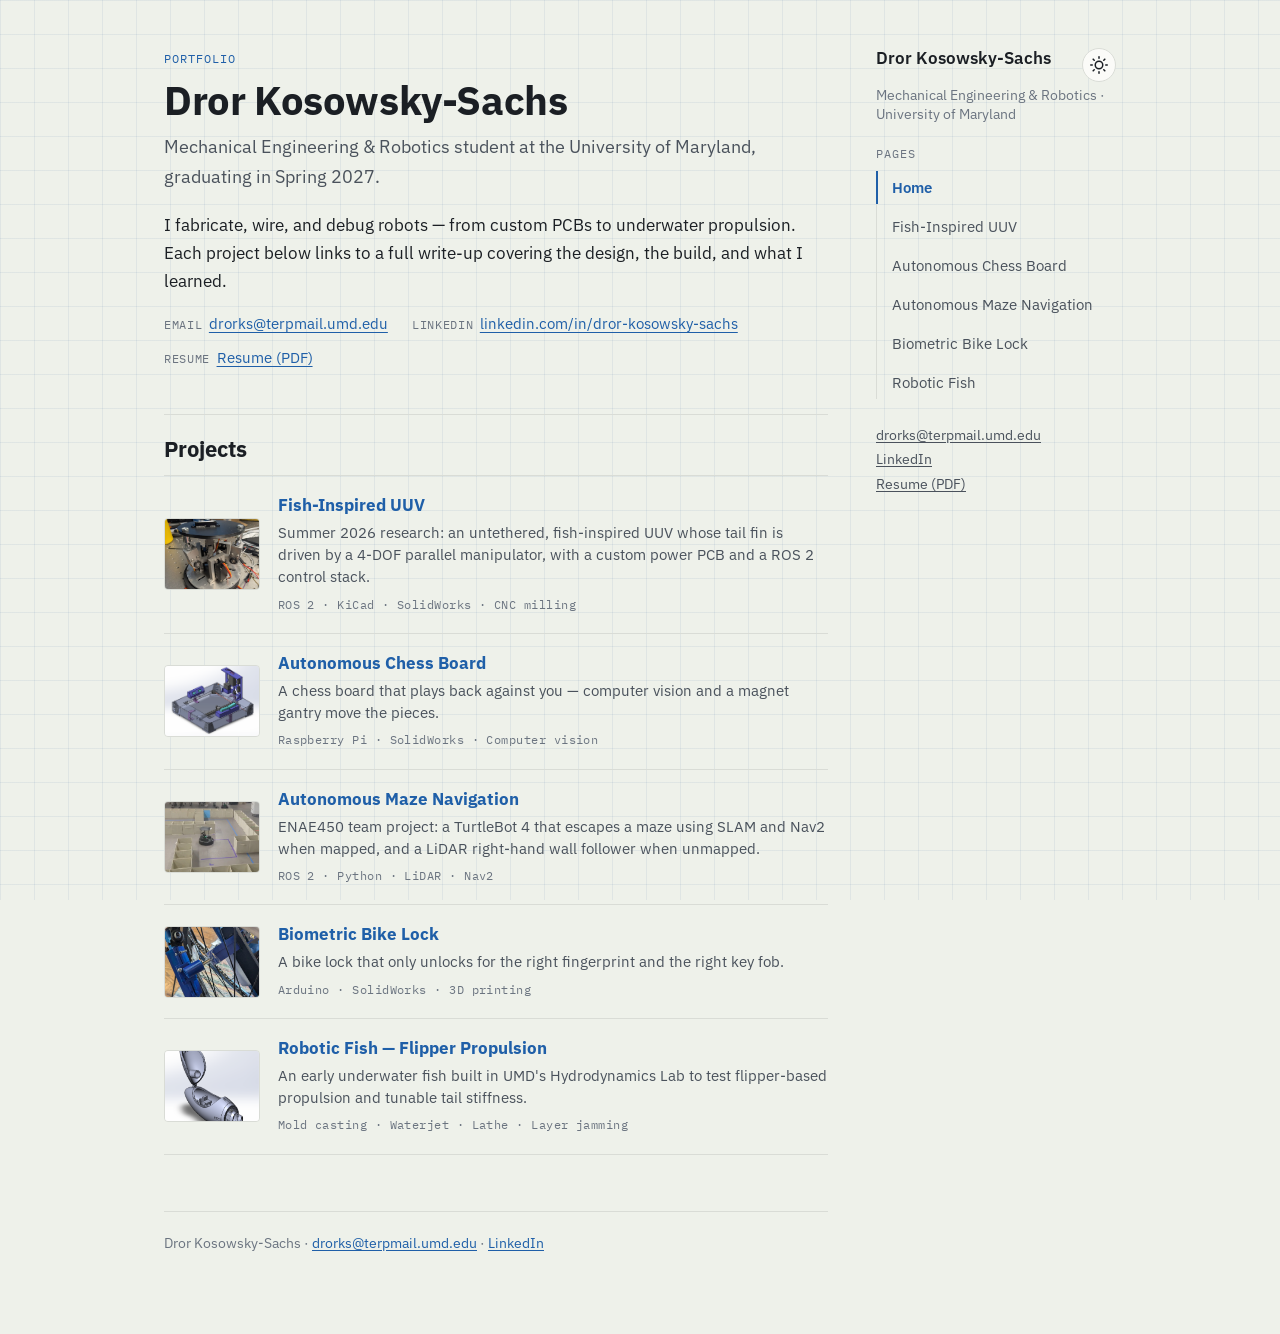
==== index.html @ e6a1a9ae "Build static portfolio site for GitHub Pages Plain HTML/CSS portfolio with one page per project (UUV" ====
<!DOCTYPE html>
<html lang="en">
<head>
<meta charset="utf-8">
<meta name="viewport" content="width=device-width, initial-scale=1">
<title>Dror Kosowsky-Sachs — Mechanical Engineering &amp; Robotics Portfolio</title>
<meta name="description" content="Portfolio of Dror Kosowsky-Sachs, a mechanical engineering and robotics student at the University of Maryland: underwater robotics, ROS 2 autonomy, mechatronics, and fabrication projects.">
<link rel="canonical" href="https://droriks.github.io/">
<meta property="og:type" content="website">
<meta property="og:title" content="Dror Kosowsky-Sachs — Mechanical Engineering &amp; Robotics Portfolio">
<meta property="og:description" content="Fabricating, wiring, and debugging robots — from custom PCBs to underwater propulsion.">
<meta property="og:url" content="https://droriks.github.io/">
<meta property="og:image" content="https://droriks.github.io/images/UUV_air_setup.jpg">
<link rel="preconnect" href="https://fonts.googleapis.com">
<link rel="preconnect" href="https://fonts.gstatic.com" crossorigin>
<link href="https://fonts.googleapis.com/css2?family=IBM+Plex+Mono:wght@400;500&amp;family=IBM+Plex+Sans:wght@400;600&amp;display=swap" rel="stylesheet">
<link rel="stylesheet" href="styles.css">
<script>try{var t=localStorage.getItem("theme");if(t)document.documentElement.setAttribute("data-theme",t)}catch(e){}</script>
<script src="theme.js" defer></script>
<script type="application/ld+json">
{
  "@context": "https://schema.org",
  "@type": "Person",
  "name": "Dror Kosowsky-Sachs",
  "url": "https://droriks.github.io/",
  "email": "mailto:drorks@terpmail.umd.edu",
  "affiliation": { "@type": "CollegeOrUniversity", "name": "University of Maryland" },
  "knowsAbout": ["Mechanical engineering", "Robotics", "ROS 2", "SolidWorks", "KiCad", "CNC machining"],
  "sameAs": ["https://www.linkedin.com/in/dror-kosowsky-sachs/"]
}
</script>
</head>
<body>
<a class="skip-link" href="#main">Skip to content</a>
<div class="page">

  <nav class="site-nav" aria-label="Site">
    <div class="brand-row">
      <a class="brand" href="index.html">Dror Kosowsky-Sachs</a>
      <button class="theme-toggle" id="themeToggle" type="button" aria-label="Toggle light and dark mode" title="Toggle light / dark mode" hidden>
        <svg class="icon-sun" viewBox="0 0 24 24" width="18" height="18" fill="none" stroke="currentColor" stroke-width="2" stroke-linecap="round" aria-hidden="true"><circle cx="12" cy="12" r="5"/><path d="M12 1v2M12 21v2M1 12h2M21 12h2M4.22 4.22l1.42 1.42M18.36 18.36l1.42 1.42M4.22 19.78l1.42-1.42M18.36 5.64l1.42-1.42"/></svg>
        <svg class="icon-moon" viewBox="0 0 24 24" width="18" height="18" aria-hidden="true"><path fill="currentColor" d="M20.7 14.6a8.9 8.9 0 01-11.3-11.3 1 1 0 00-1.3-1.2A10 10 0 1021.9 15.9a1 1 0 00-1.2-1.3z"/></svg>
      </button>
    </div>
    <p class="brand-sub">Mechanical Engineering &amp; Robotics · University of Maryland</p>
    <p class="nav-label">Pages</p>
    <ul>
      <li><a href="index.html" aria-current="page">Home</a></li>
      <li><a href="uuv.html">Fish-Inspired UUV</a></li>
      <li><a href="chess-board.html">Autonomous Chess Board</a></li>
      <li><a href="maze-navigation.html">Autonomous Maze Navigation</a></li>
      <li><a href="bike-lock.html">Biometric Bike Lock</a></li>
      <li><a href="robotic-fish.html">Robotic Fish</a></li>
    </ul>
    <p class="nav-contact">
      <a href="mailto:drorks@terpmail.umd.edu">drorks@terpmail.umd.edu</a><br>
      <a href="https://www.linkedin.com/in/dror-kosowsky-sachs/" rel="noopener">LinkedIn</a><br>
      <a href="images/Resume%20Dror%20Kosowsky-Sachs.pdf">Resume (PDF)</a>
    </p>
  </nav>

  <main id="main">
    <section class="hero" aria-labelledby="name">
      <p class="eyebrow">Portfolio</p>
      <h1 id="name">Dror Kosowsky-Sachs</h1>
      <p class="tagline">Mechanical Engineering &amp; Robotics student at the University of Maryland, graduating in Spring 2027.</p>
      <p>I fabricate, wire, and debug robots — from custom PCBs to underwater propulsion. Each project below links to a full write-up covering the design, the build, and what I learned.</p>

      <ul class="contact-list" aria-label="Contact">
        <li><span class="label">Email</span><a href="mailto:drorks@terpmail.umd.edu">drorks@terpmail.umd.edu</a></li>
        <li><span class="label">LinkedIn</span><a href="https://www.linkedin.com/in/dror-kosowsky-sachs/" rel="noopener">linkedin.com/in/dror-kosowsky-sachs</a></li>
        <li><span class="label">Resume</span><a href="images/Resume%20Dror%20Kosowsky-Sachs.pdf">Resume (PDF)</a></li>
      </ul>
    </section>

    <h2>Projects</h2>
    <ul class="project-list">
      <li>
        <a href="uuv.html">
          <img src="images/UUV_manipulator.jpg" width="1050" height="1400" alt="" loading="lazy">
          <div>
            <h3>Fish-Inspired UUV</h3>
            <p>Summer 2026 research: an untethered, fish-inspired UUV whose tail fin is driven by a 4-DOF parallel manipulator, with a custom power PCB and a ROS 2 control stack.</p>
            <span class="meta">ROS 2 · KiCad · SolidWorks · CNC milling</span>
          </div>
        </a>
      </li>
      <li>
        <a href="chess-board.html">
          <img src="images/chess_cad_full.png" width="907" height="715" alt="" loading="lazy">
          <div>
            <h3>Autonomous Chess Board</h3>
            <p>A chess board that plays back against you — computer vision and a magnet gantry move the pieces.</p>
            <span class="meta">Raspberry Pi · SolidWorks · Computer vision</span>
          </div>
        </a>
      </li>
      <li>
        <a href="maze-navigation.html">
          <img src="images/maze_mapped_run.jpg" width="1277" height="860" alt="" loading="lazy">
          <div>
            <h3>Autonomous Maze Navigation</h3>
            <p>ENAE450 team project: a TurtleBot 4 that escapes a maze using SLAM and Nav2 when mapped, and a LiDAR right-hand wall follower when unmapped.</p>
            <span class="meta">ROS 2 · Python · LiDAR · Nav2</span>
          </div>
        </a>
      </li>
      <li>
        <a href="bike-lock.html">
          <img src="images/bike_wheel_photo2.jpg" width="632" height="668" alt="" loading="lazy">
          <div>
            <h3>Biometric Bike Lock</h3>
            <p>A bike lock that only unlocks for the right fingerprint and the right key fob.</p>
            <span class="meta">Arduino · SolidWorks · 3D printing</span>
          </div>
        </a>
      </li>
      <li>
        <a href="robotic-fish.html">
          <img src="images/fish_cad.png" width="626" height="622" alt="" loading="lazy">
          <div>
            <h3>Robotic Fish — Flipper Propulsion</h3>
            <p>An early underwater fish built in UMD's Hydrodynamics Lab to test flipper-based propulsion and tunable tail stiffness.</p>
            <span class="meta">Mold casting · Waterjet · Lathe · Layer jamming</span>
          </div>
        </a>
      </li>
    </ul>

    <footer class="page-footer">
      <p>Dror Kosowsky-Sachs · <a href="mailto:drorks@terpmail.umd.edu">drorks@terpmail.umd.edu</a> · <a href="https://www.linkedin.com/in/dror-kosowsky-sachs/" rel="noopener">LinkedIn</a></p>
    </footer>
  </main>

</div>
</body>
</html>
---- styles.css ----
/* ============================================================
   Dror Kosowsky-Sachs — portfolio
   One stylesheet for every page.
   Colors live in :root. Dark mode follows the system setting
   until the sun/moon toggle (theme.js) stamps data-theme on <html>.
   ============================================================ */

:root {
  --bg: #eef1ea;
  --grid-line: rgba(31, 75, 153, 0.07);
  --surface: #fbfbf8;
  --ink: #1b1f24;
  --ink-2: #4a525c;
  --ink-3: #6b7480;
  --rule: #d9dcd6;
  --accent: #1f5fa8;
  --accent-soft: #e6eef8;
  --placeholder-bg: #fff6d6;
  --placeholder-ink: #7a5b00;
  --placeholder-rule: #e3c35a;

  --font-sans: "IBM Plex Sans", system-ui, -apple-system, "Segoe UI", Roboto, sans-serif;
  --font-mono: "IBM Plex Mono", ui-monospace, "SFMono-Regular", Consolas, monospace;

  --measure: 44rem;
  --nav-w: 15rem;
  --gap: 3rem;
}

/* Dark palette: applied by the toggle, or by the system when no choice is saved. */
:root[data-theme="dark"] {
  --bg: #10161d;
  --grid-line: rgba(120, 168, 232, 0.08);
  --surface: #161e27;
  --ink: #e8edf2;
  --ink-2: #a9b6c2;
  --ink-3: #7d8a97;
  --rule: #2a3440;
  --accent: #6fa3e0;
  --accent-soft: #1d2a3a;
  --placeholder-bg: #3a3014;
  --placeholder-ink: #f1d27a;
  --placeholder-rule: #7a6420;
  color-scheme: dark;
}
@media (prefers-color-scheme: dark) {
  :root:not([data-theme="light"]) {
    --bg: #10161d;
    --grid-line: rgba(120, 168, 232, 0.08);
    --surface: #161e27;
    --ink: #e8edf2;
    --ink-2: #a9b6c2;
    --ink-3: #7d8a97;
    --rule: #2a3440;
    --accent: #6fa3e0;
    --accent-soft: #1d2a3a;
    --placeholder-bg: #3a3014;
    --placeholder-ink: #f1d27a;
    --placeholder-rule: #7a6420;
    color-scheme: dark;
  }
}

*, *::before, *::after { box-sizing: border-box; }

html { -webkit-text-size-adjust: 100%; }

/* Drafting-table grid behind everything, carried over from the old site. */
body {
  margin: 0;
  background-color: var(--bg);
  background-image:
    linear-gradient(var(--grid-line) 1px, transparent 1px),
    linear-gradient(90deg, var(--grid-line) 1px, transparent 1px);
  background-size: 34px 34px;
  background-attachment: fixed;
  color: var(--ink);
  font-family: var(--font-sans);
  font-size: 1.0625rem;
  line-height: 1.65;
  transition: background-color 0.3s ease, color 0.3s ease;
}

img { max-width: 100%; height: auto; display: block; }

a { color: var(--accent); text-underline-offset: 0.18em; }
a:hover { text-decoration-thickness: 2px; }
:focus-visible { outline: 2px solid var(--accent); outline-offset: 2px; }

.skip-link {
  position: absolute;
  left: 1rem;
  top: -3rem;
  background: var(--accent);
  color: #fff;
  padding: 0.4rem 0.8rem;
  border-radius: 4px;
  z-index: 10;
}
.skip-link:focus { top: 1rem; }

/* ---------- Layout: content left, nav column right ---------- */

.page {
  max-width: calc(var(--measure) + var(--nav-w) + var(--gap));
  margin: 0 auto;
  padding: 3rem 1.25rem 4rem;
  display: grid;
  grid-template-columns: minmax(0, var(--measure)) var(--nav-w);
  grid-template-areas: "main nav";
  column-gap: var(--gap);
  align-items: start;
}

.site-nav { grid-area: nav; position: sticky; top: 2rem; }
main { grid-area: main; min-width: 0; }

/* ---------- Navigation column ---------- */

.brand-row {
  display: flex;
  align-items: flex-start;
  justify-content: space-between;
  gap: 0.75rem;
}

/* Sun/moon theme toggle: sun shows in light mode, moon in dark. */
.theme-toggle {
  flex: none;
  width: 34px;
  height: 34px;
  border-radius: 50%;
  border: 1px solid var(--rule);
  background: var(--surface);
  color: var(--ink);
  cursor: pointer;
  display: grid;
  place-items: center;
  padding: 0;
}
.theme-toggle:hover { border-color: var(--ink-3); }
.theme-toggle svg { grid-area: 1 / 1; transition: opacity 0.25s ease, transform 0.35s ease; }
.icon-moon { opacity: 0; transform: rotate(-40deg) scale(0.6); }
:root[data-theme="dark"] .icon-sun { opacity: 0; transform: rotate(40deg) scale(0.6); }
:root[data-theme="dark"] .icon-moon { opacity: 1; transform: none; }
@media (prefers-color-scheme: dark) {
  :root:not([data-theme="light"]) .icon-sun { opacity: 0; transform: rotate(40deg) scale(0.6); }
  :root:not([data-theme="light"]) .icon-moon { opacity: 1; transform: none; }
}

.site-nav .brand {
  display: block;
  font-weight: 600;
  font-size: 1.05rem;
  line-height: 1.3;
  color: var(--ink);
  text-decoration: none;
}
.site-nav .brand-sub {
  margin: 0.25rem 0 1.25rem;
  font-size: 0.85rem;
  color: var(--ink-3);
  line-height: 1.4;
}
.nav-label {
  font-family: var(--font-mono);
  font-size: 0.72rem;
  letter-spacing: 0.08em;
  text-transform: uppercase;
  color: var(--ink-3);
  margin: 0 0 0.5rem;
}
.site-nav ul {
  list-style: none;
  margin: 0;
  padding: 0;
  border-left: 1px solid var(--rule);
}
.site-nav li a {
  display: block;
  padding: 0.4rem 0 0.4rem 0.9rem;
  margin-left: -1px;
  border-left: 2px solid transparent;
  color: var(--ink-2);
  text-decoration: none;
  font-size: 0.95rem;
  line-height: 1.35;
}
.site-nav li a:hover { color: var(--ink); border-left-color: var(--ink-3); }
.site-nav li a[aria-current="page"] {
  color: var(--accent);
  border-left-color: var(--accent);
  font-weight: 600;
}
.nav-contact {
  margin-top: 1.5rem;
  font-size: 0.85rem;
  line-height: 1.8;
}
.nav-contact a { color: var(--ink-2); }

/* ---------- Typography ---------- */

.eyebrow {
  font-family: var(--font-mono);
  font-size: 0.78rem;
  letter-spacing: 0.08em;
  text-transform: uppercase;
  color: var(--accent);
  margin: 0 0 0.5rem;
}
h1 {
  font-size: clamp(1.9rem, 4vw, 2.5rem);
  line-height: 1.15;
  letter-spacing: -0.01em;
  margin: 0 0 1.5rem;
}
h2 {
  font-size: 1.35rem;
  line-height: 1.3;
  margin: 2.75rem 0 0.75rem;
  padding-top: 1.25rem;
  border-top: 1px solid var(--rule);
}
h3 { font-size: 1.08rem; margin: 1.75rem 0 0.5rem; }
p, ul, ol { margin: 0 0 1rem; }
li + li { margin-top: 0.35rem; }
code {
  font-family: var(--font-mono);
  font-size: 0.88em;
  background: var(--accent-soft);
  padding: 0.1em 0.35em;
  border-radius: 3px;
}
pre {
  font-family: var(--font-mono);
  font-size: 0.88rem;
  line-height: 1.55;
  background: var(--surface);
  border: 1px solid var(--rule);
  border-radius: 6px;
  padding: 1rem 1.1rem;
  overflow-x: auto;
  margin: 0 0 1.25rem;
}
pre code { background: none; padding: 0; font-size: inherit; }

/* ---------- Project header: title, skills subtitle, lead photo ---------- */

article > header h1 { margin-bottom: 0.6rem; }
.skills {
  display: flex;
  flex-wrap: wrap;
  list-style: none;
  margin: 0 0 1.5rem;
  padding: 0;
  font-family: var(--font-mono);
  font-size: 0.85rem;
  color: var(--ink-2);
}
.skills li { margin: 0; }
.skills li:not(:last-child)::after { content: "·"; margin: 0 0.55em; color: var(--ink-3); }

figure.lead { margin-top: 0; }
figure.lead img { max-height: 34rem; width: auto; }

/* ---------- Figures ---------- */

figure { margin: 1.75rem 0; }
figure img {
  border: 1px solid var(--rule);
  border-radius: 6px;
  background: var(--surface);
}
figcaption {
  margin-top: 0.5rem;
  font-size: 0.88rem;
  color: var(--ink-3);
  line-height: 1.45;
}
.figure-row {
  display: grid;
  grid-template-columns: repeat(auto-fit, minmax(14rem, 1fr));
  gap: 1.25rem;
  margin: 1.75rem 0;
  align-items: start;
}
.figure-row figure { margin: 0; }
figure.narrow img { max-width: 26rem; }

/* ---------- Placeholders (fill these in before publishing) ---------- */

.placeholder {
  background: var(--placeholder-bg);
  color: var(--placeholder-ink);
  border: 1px dashed var(--placeholder-rule);
  border-radius: 3px;
  padding: 0.05em 0.35em;
  font-size: 0.92em;
}
div.placeholder, p.placeholder { display: block; padding: 0.75rem 1rem; margin: 1.25rem 0; }

/* ---------- Home page ---------- */

.hero h1 { margin-bottom: 0.5rem; }
.hero .tagline { font-size: 1.15rem; color: var(--ink-2); margin-bottom: 1.25rem; }
.contact-list {
  display: flex;
  flex-wrap: wrap;
  gap: 0.5rem 1.5rem;
  list-style: none;
  margin: 0 0 1.5rem;
  padding: 0;
  font-size: 0.95rem;
}
.contact-list li { margin: 0; }
.contact-list .label {
  font-family: var(--font-mono);
  font-size: 0.72rem;
  text-transform: uppercase;
  letter-spacing: 0.06em;
  color: var(--ink-3);
  margin-right: 0.4rem;
}


.project-list { list-style: none; margin: 0; padding: 0; }
.project-list li { margin: 0; border-top: 1px solid var(--rule); }
.project-list li:last-child { border-bottom: 1px solid var(--rule); }
.project-list a {
  display: grid;
  grid-template-columns: 6rem 1fr;
  gap: 1.1rem;
  align-items: center;
  padding: 1rem 0;
  color: inherit;
  text-decoration: none;
}
.project-list img {
  width: 6rem;
  height: 4.5rem;
  object-fit: cover;
  border-radius: 4px;
  border: 1px solid var(--rule);
}
.project-list h3 { margin: 0 0 0.15rem; font-size: 1.05rem; color: var(--accent); }
.project-list a:hover h3 { text-decoration: underline; }
.project-list p { margin: 0; font-size: 0.93rem; color: var(--ink-2); line-height: 1.5; }
.project-list .meta {
  font-family: var(--font-mono);
  font-size: 0.72rem;
  color: var(--ink-3);
  letter-spacing: 0.04em;
}

.page-footer {
  margin-top: 3.5rem;
  padding-top: 1.25rem;
  border-top: 1px solid var(--rule);
  font-size: 0.85rem;
  color: var(--ink-3);
}

/* ---------- Phones / narrow screens: nav moves above content ---------- */

@media (max-width: 52rem) {
  .page {
    grid-template-columns: minmax(0, 1fr);
    grid-template-areas: "nav" "main";
    padding-top: 1rem;
  }
  .site-nav {
    position: static;
    border-bottom: 1px solid var(--rule);
    padding-bottom: 0.9rem;
    margin-bottom: 1.75rem;
  }
  .site-nav .brand-sub { margin-bottom: 0.75rem; }
  .site-nav ul {
    display: flex;
    flex-wrap: wrap;
    gap: 0.4rem;
    border-left: 0;
  }
  .site-nav li + li { margin-top: 0; }
  .site-nav li a {
    border: 1px solid var(--rule);
    border-radius: 999px;
    padding: 0.3rem 0.75rem;
    margin: 0;
    font-size: 0.88rem;
    background: var(--surface);
  }
  .site-nav li a[aria-current="page"] {
    border-color: var(--accent);
    background: var(--accent-soft);
  }
  .nav-contact { display: none; }
}
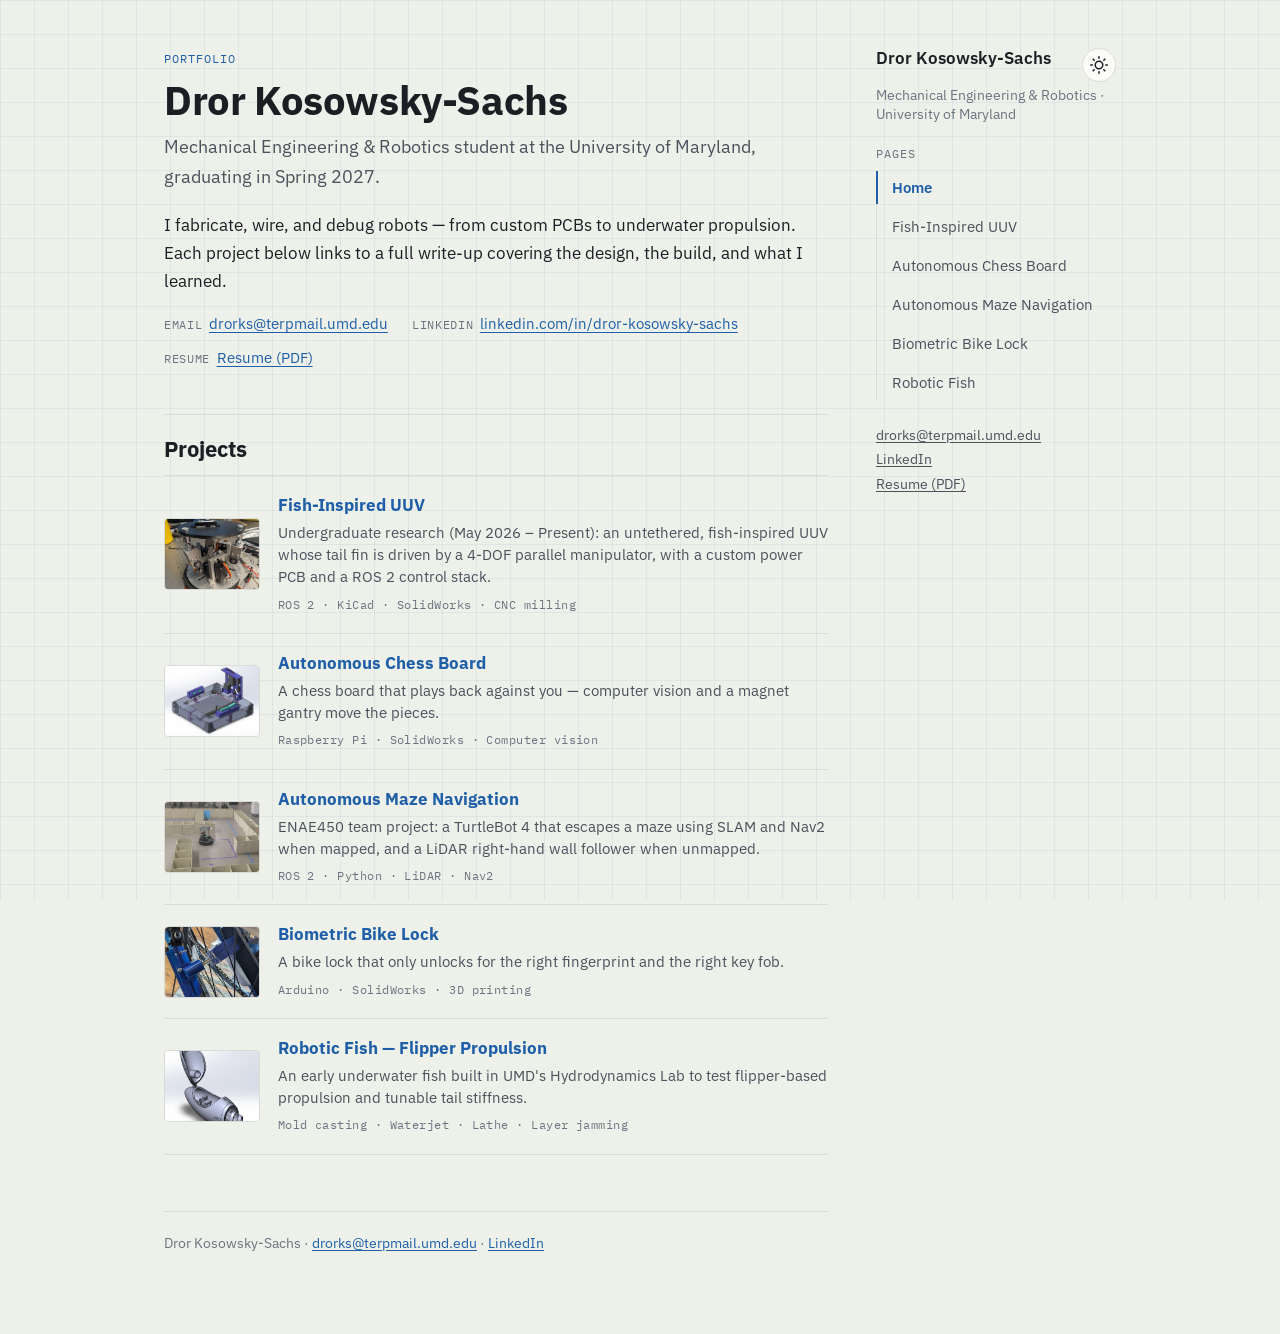
==== commit acff759e: "Show UUV project dates as May 2026 - Present Co-Authored-By: Claude Opus 5.5 <noreply@anthropic.com>" ====
--- a/index.html
+++ b/index.html
@@ -80,7 +80,7 @@
           <img src="images/UUV_manipulator.jpg" width="1050" height="1400" alt="" loading="lazy">
           <div>
             <h3>Fish-Inspired UUV</h3>
-            <p>Summer 2026 research: an untethered, fish-inspired UUV whose tail fin is driven by a 4-DOF parallel manipulator, with a custom power PCB and a ROS 2 control stack.</p>
+            <p>Undergraduate research (May 2026 – Present): an untethered, fish-inspired UUV whose tail fin is driven by a 4-DOF parallel manipulator, with a custom power PCB and a ROS 2 control stack.</p>
             <span class="meta">ROS 2 · KiCad · SolidWorks · CNC milling</span>
           </div>
         </a>
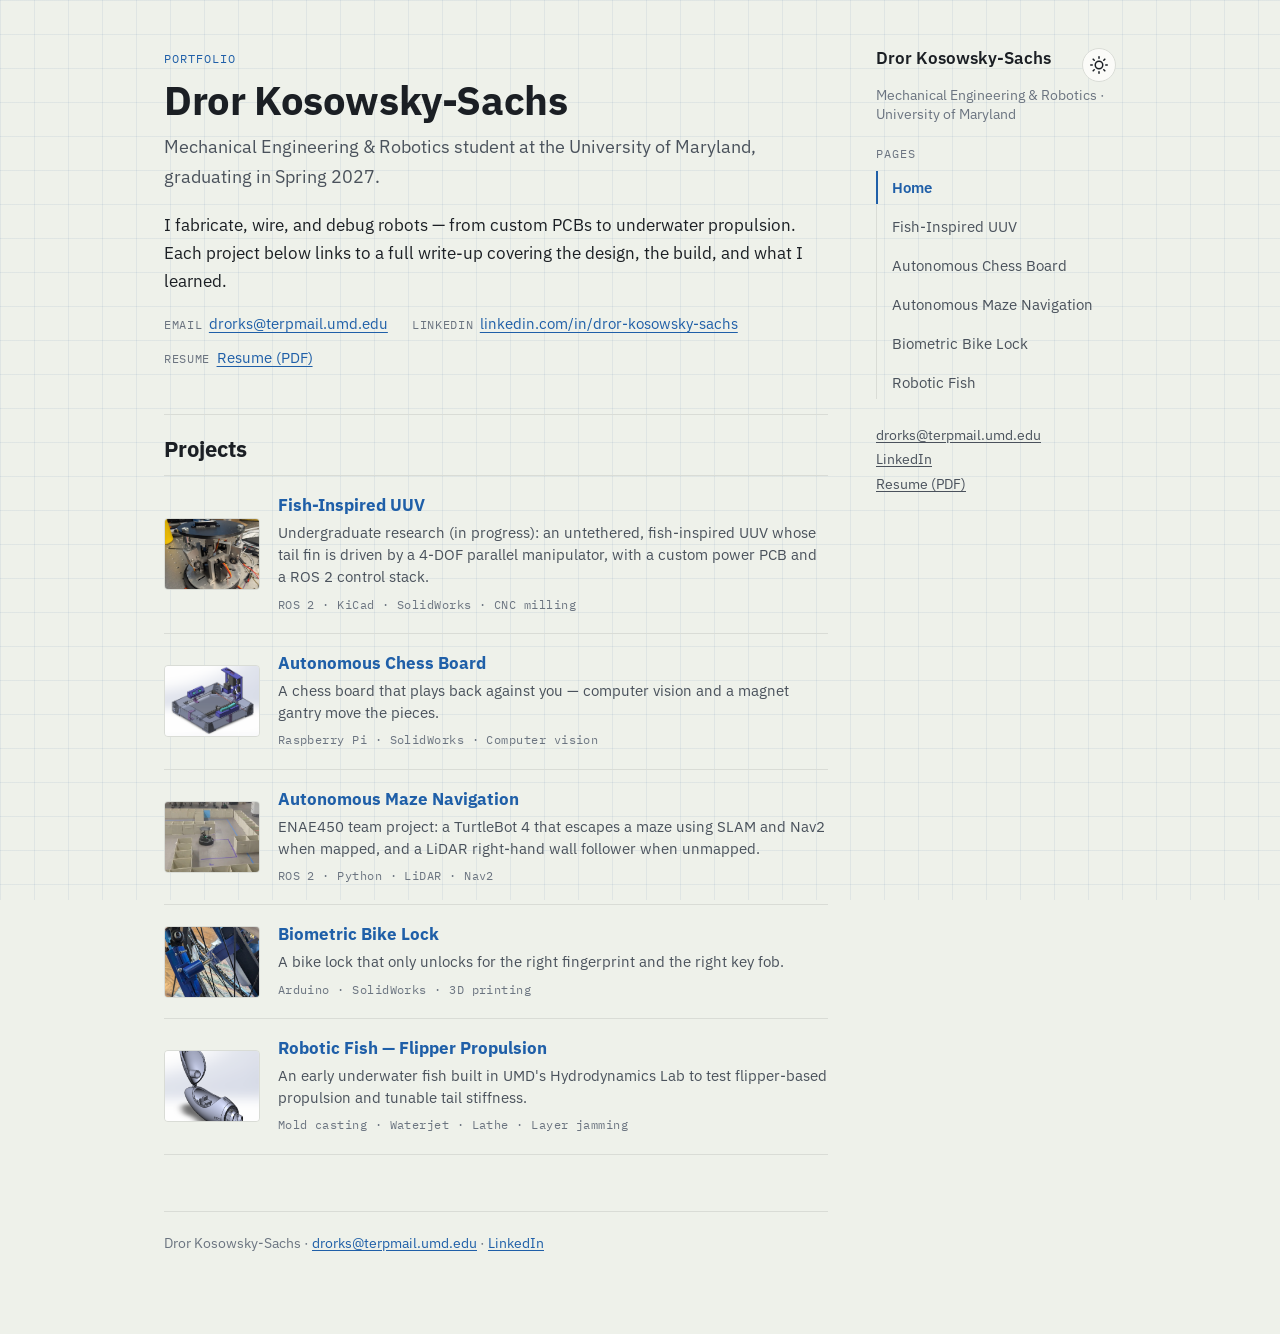
==== commit 9a2280ec: "Replace project dates with In progress / Built status Co-Authored-By: Claude Opus 5.5 <noreply@anthr" ====
--- a/index.html
+++ b/index.html
@@ -80,7 +80,7 @@
           <img src="images/UUV_manipulator.jpg" width="1050" height="1400" alt="" loading="lazy">
           <div>
             <h3>Fish-Inspired UUV</h3>
-            <p>Undergraduate research (May 2026 – Present): an untethered, fish-inspired UUV whose tail fin is driven by a 4-DOF parallel manipulator, with a custom power PCB and a ROS 2 control stack.</p>
+            <p>Undergraduate research (in progress): an untethered, fish-inspired UUV whose tail fin is driven by a 4-DOF parallel manipulator, with a custom power PCB and a ROS 2 control stack.</p>
             <span class="meta">ROS 2 · KiCad · SolidWorks · CNC milling</span>
           </div>
         </a>
